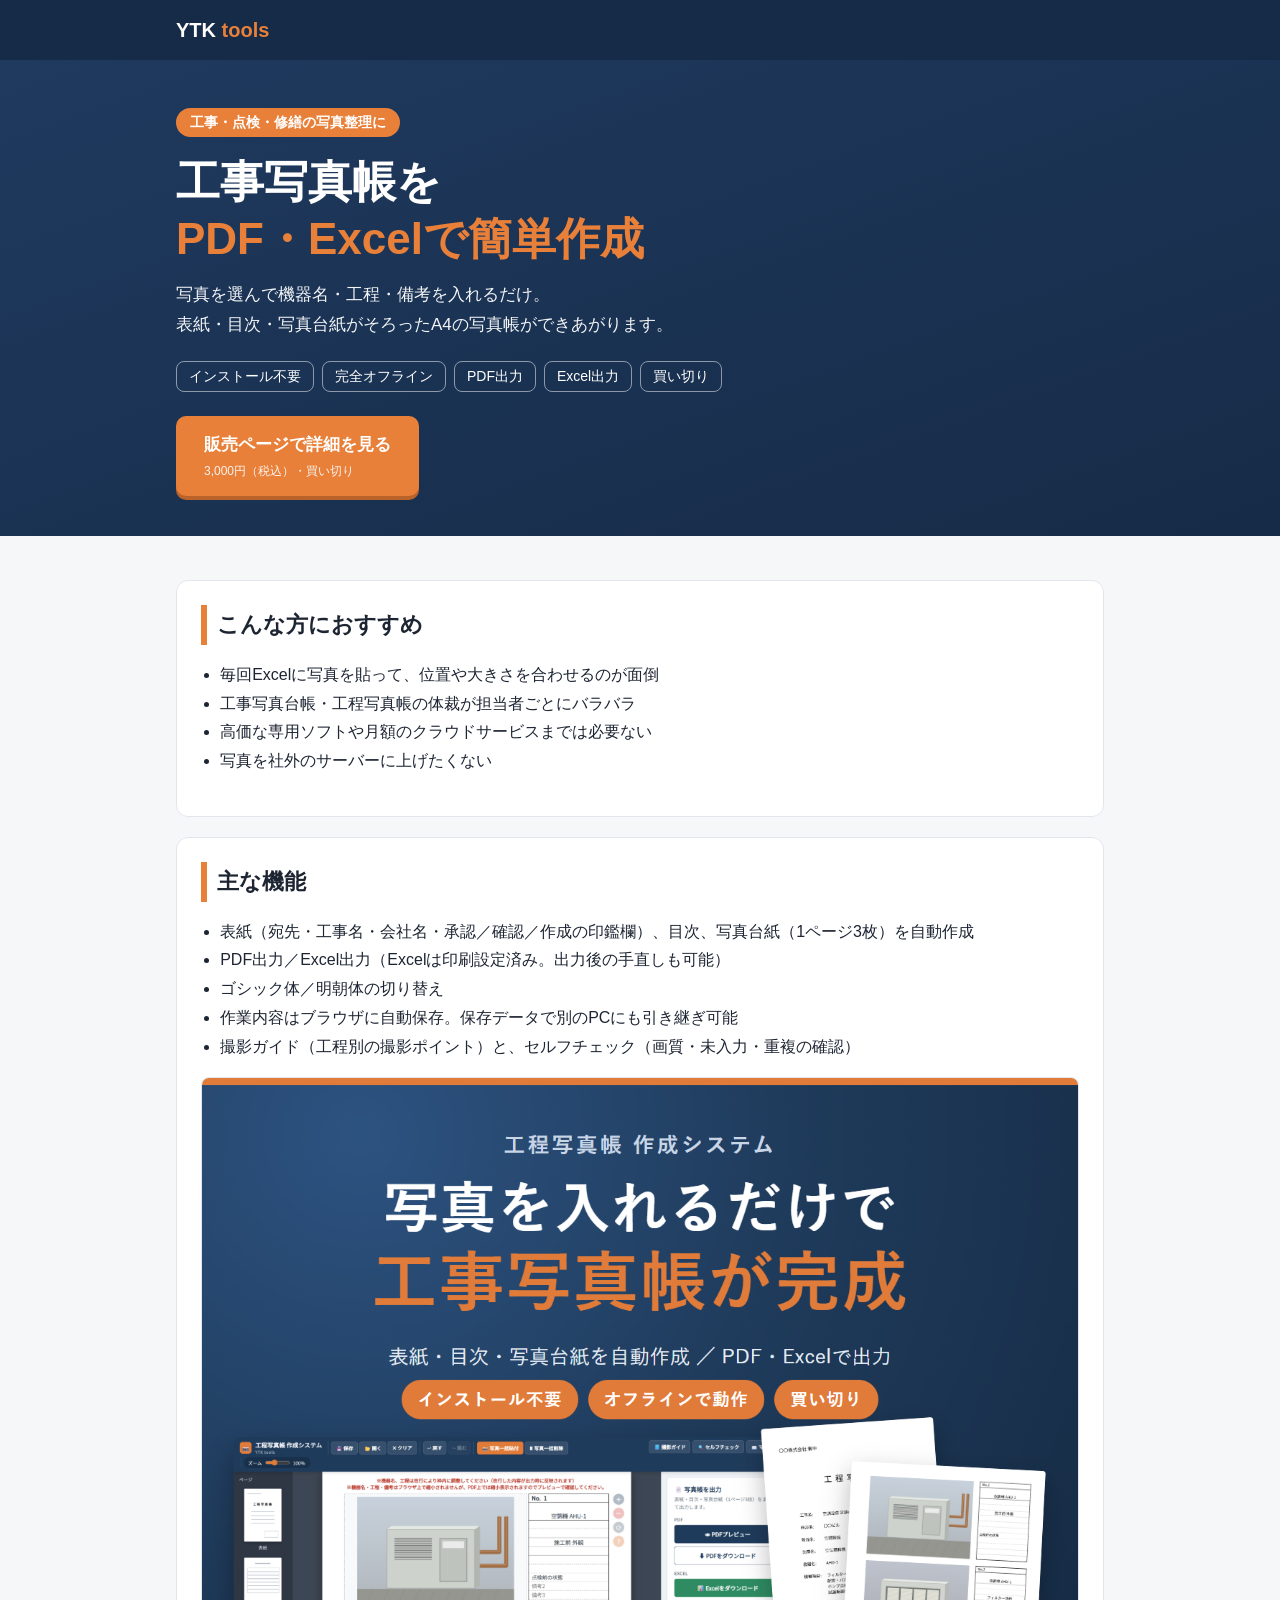
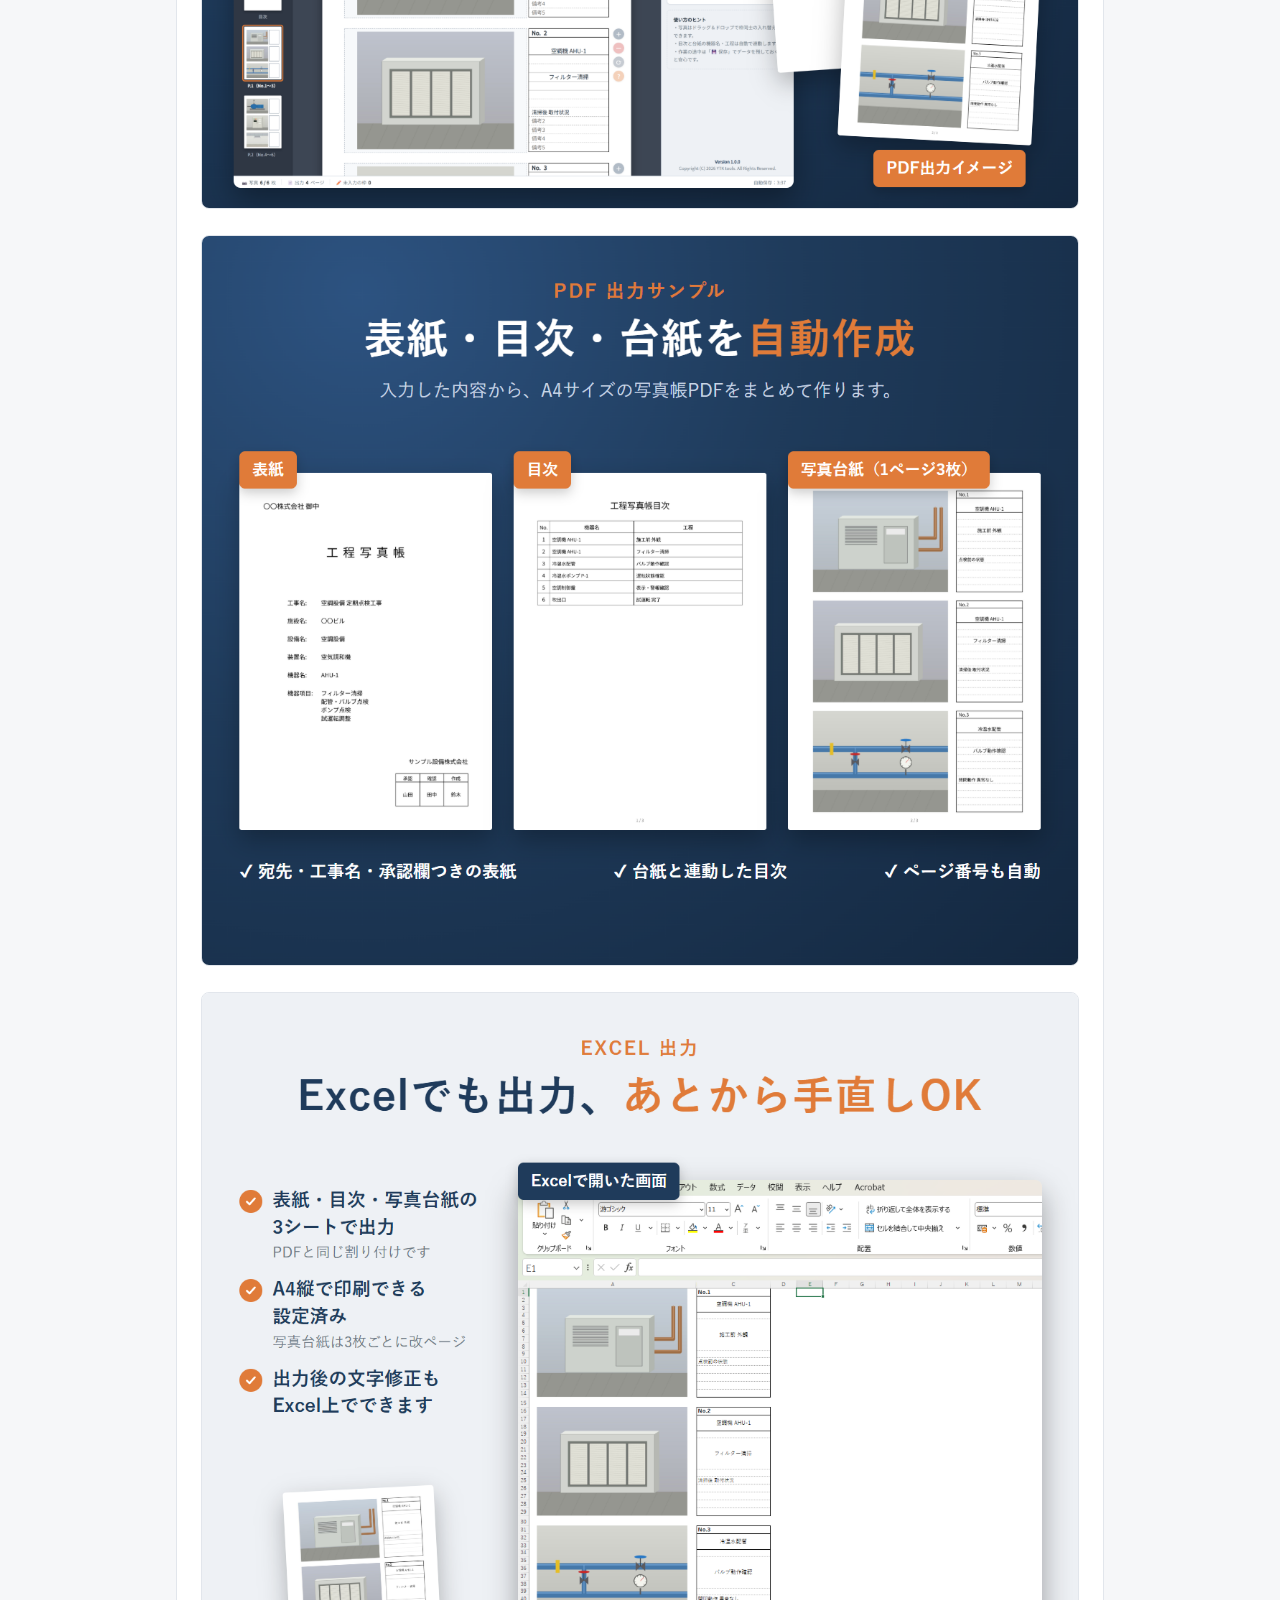
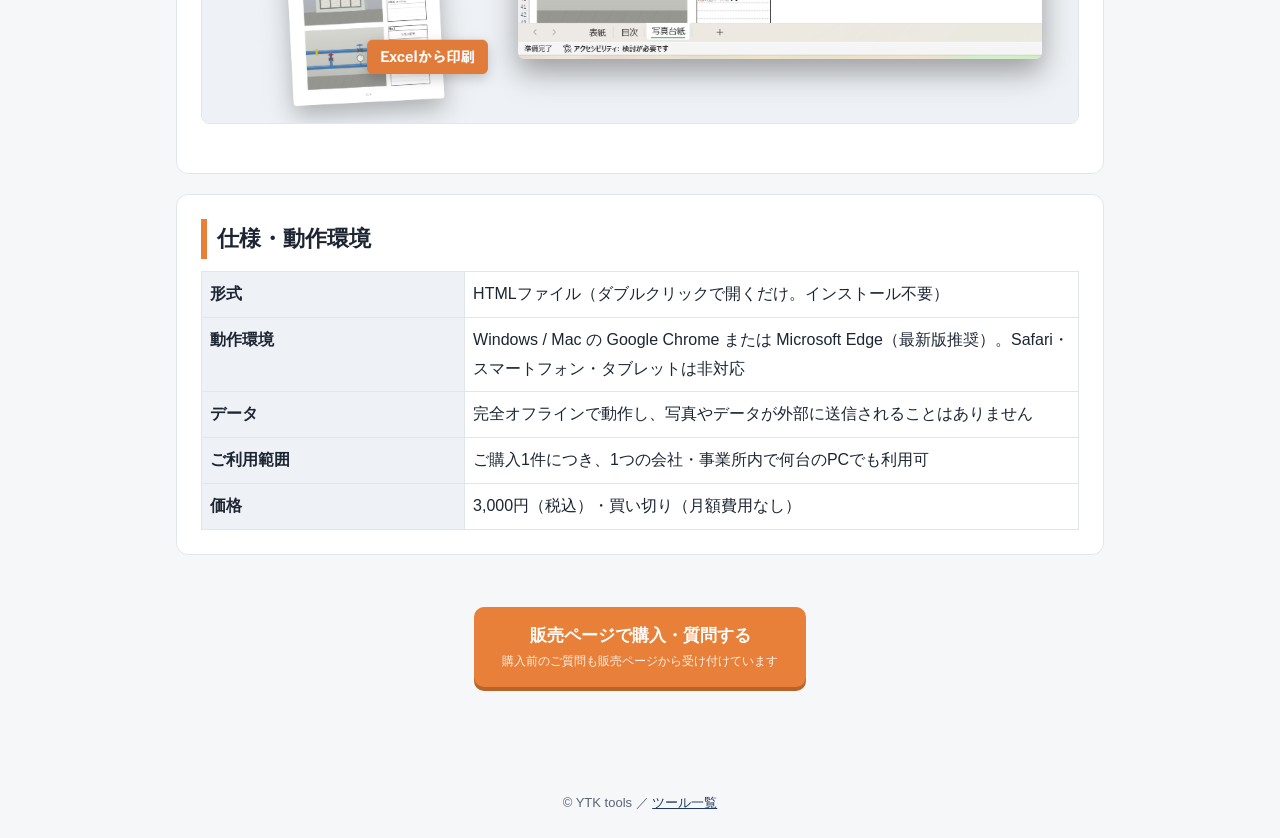
==== photo-book/index.html @ c3fc14d0 "Add YTK tools intro site Co-Authored-By: Claude Opus 5.5 (1M context) <noreply@anthropic.com>" ====
<!doctype html>
<html lang="ja">
<head>
<meta charset="utf-8">
<meta name="viewport" content="width=device-width,initial-scale=1">
<title>工事写真帳 作成ツール｜写真を選ぶだけでPDF・Excelの写真台帳を作成（インストール不要・オフライン）｜YTK tools</title>
<meta name="description" content="工事・点検・修繕の工事写真帳（工事写真台帳・工程写真帳）を、写真を選んで機器名・工程・備考を入れるだけで作成。表紙・目次・写真台紙（1ページ3枚）をA4のPDFとExcelで出力。インストール不要、完全オフライン、買い切り3,000円。">
<link rel="canonical" href="https://ytk-tools.github.io/photo-book/">
<meta property="og:title" content="工事写真帳 作成ツール（PDF・Excel出力）">
<meta property="og:description" content="写真を選んで入力するだけで、表紙・目次・写真台紙がそろった写真帳を作成。">
<meta property="og:image" content="https://ytk-tools.github.io/images/photo-1.png">
<meta property="og:type" content="product">
<link rel="stylesheet" href="../style.css">
<script type="application/ld+json">
{"@context":"https://schema.org","@type":"SoftwareApplication","name":"工程写真帳 作成システム","applicationCategory":"BusinessApplication","operatingSystem":"Windows / Mac（Google Chrome・Microsoft Edge）","offers":{"@type":"Offer","price":"3000","priceCurrency":"JPY","url":"https://coconala.com/services/4426489"},"author":{"@type":"Organization","name":"YTK tools"}}
</script>
</head>
<body>
<header class="site"><div class="in"><a href="../">YTK <span>tools</span></a></div></header>
<div class="hero"><div class="in">
<span class="tag">工事・点検・修繕の写真整理に</span>
<h1>工事写真帳を<br><em>PDF・Excelで簡単作成</em></h1>
<p>写真を選んで機器名・工程・備考を入れるだけ。<br>表紙・目次・写真台紙がそろったA4の写真帳ができあがります。</p>
<ul class="chips"><li>インストール不要</li><li>完全オフライン</li><li>PDF出力</li><li>Excel出力</li><li>買い切り</li></ul>
<a class="btn" href="https://coconala.com/services/4426489" rel="noopener">販売ページで詳細を見る<small>3,000円（税込）・買い切り</small></a>
</div></div>
<main>
<section>
<h2>こんな方におすすめ</h2>
<ul class="check">
<li>毎回Excelに写真を貼って、位置や大きさを合わせるのが面倒</li>
<li>工事写真台帳・工程写真帳の体裁が担当者ごとにバラバラ</li>
<li>高価な専用ソフトや月額のクラウドサービスまでは必要ない</li>
<li>写真を社外のサーバーに上げたくない</li>
</ul>
</section>
<section>
<h2>主な機能</h2>
<ul class="check">
<li>表紙（宛先・工事名・会社名・承認／確認／作成の印鑑欄）、目次、写真台紙（1ページ3枚）を自動作成</li>
<li>PDF出力／Excel出力（Excelは印刷設定済み。出力後の手直しも可能）</li>
<li>ゴシック体／明朝体の切り替え</li>
<li>作業内容はブラウザに自動保存。保存データで別のPCにも引き継ぎ可能</li>
<li>撮影ガイド（工程別の撮影ポイント）と、セルフチェック（画質・未入力・重複の確認）</li>
</ul>
<figure><img src="../images/photo-1.png" alt="工事写真帳 作成ツールの編集画面とPDF出力イメージ" loading="lazy"></figure>
<figure><img src="../images/photo-2.png" alt="PDF出力サンプル（表紙・目次・写真台紙）" loading="lazy"></figure>
<figure><img src="../images/photo-3.png" alt="Excel出力した写真台紙の画面" loading="lazy"></figure>
</section>
<section>
<h2>仕様・動作環境</h2>
<table>
<tr><th>形式</th><td>HTMLファイル（ダブルクリックで開くだけ。インストール不要）</td></tr>
<tr><th>動作環境</th><td>Windows / Mac の Google Chrome または Microsoft Edge（最新版推奨）。Safari・スマートフォン・タブレットは非対応</td></tr>
<tr><th>データ</th><td>完全オフラインで動作し、写真やデータが外部に送信されることはありません</td></tr>
<tr><th>ご利用範囲</th><td>ご購入1件につき、1つの会社・事業所内で何台のPCでも利用可</td></tr>
<tr><th>価格</th><td>3,000円（税込）・買い切り（月額費用なし）</td></tr>
</table>
</section>
<div class="cta">
<a class="btn" href="https://coconala.com/services/4426489" rel="noopener">販売ページで購入・質問する<small>購入前のご質問も販売ページから受け付けています</small></a>
</div>
</main>
<footer>&copy; YTK tools ／ <a href="../">ツール一覧</a></footer>
</body>
</html>
---- style.css ----
:root{--navy:#1f3a5f;--navy2:#162b47;--orange:#e8803a;--ink:#1d2533;--muted:#5b6575;--bg:#f6f7f9;--card:#fff;--line:#e2e6ec}
*{box-sizing:border-box}
body{margin:0;font-family:"Noto Sans JP","Hiragino Kaku Gothic ProN","Yu Gothic UI","Meiryo",sans-serif;color:var(--ink);background:var(--bg);line-height:1.8}
a{color:var(--navy)}
header.site{background:var(--navy2);color:#fff}
header.site .in{max-width:960px;margin:0 auto;padding:12px 16px;display:flex;align-items:center;gap:12px}
header.site a{color:#fff;text-decoration:none;font-weight:700;font-size:20px}
header.site a span{color:var(--orange)}
.hero{background:linear-gradient(160deg,var(--navy),var(--navy2));color:#fff}
.hero .in{max-width:960px;margin:0 auto;padding:48px 16px 40px}
.tag{display:inline-block;background:var(--orange);color:#fff;border-radius:999px;padding:2px 14px;font-weight:700;font-size:14px}
.hero h1{font-size:clamp(28px,5vw,44px);line-height:1.3;margin:16px 0 12px}
.hero h1 em{font-style:normal;color:var(--orange)}
.hero p{font-size:17px;margin:0 0 20px;opacity:.95}
.chips{display:flex;flex-wrap:wrap;gap:8px;margin:0 0 24px;padding:0;list-style:none}
.chips li{border:1px solid rgba(255,255,255,.5);border-radius:8px;padding:2px 12px;font-size:14px}
.btn{display:inline-block;background:var(--orange);color:#fff !important;text-decoration:none;font-weight:700;padding:14px 28px;border-radius:10px;font-size:17px;box-shadow:0 4px 0 #b9622a}
.btn:hover{filter:brightness(1.05)}
.btn small{display:block;font-weight:400;font-size:12px;opacity:.9}
main{max-width:960px;margin:0 auto;padding:24px 16px 48px}
section{background:var(--card);border:1px solid var(--line);border-radius:12px;padding:24px;margin:20px 0}
section h2{margin:0 0 12px;font-size:22px;border-left:6px solid var(--orange);padding-left:10px}
ul.check{padding-left:1.2em}
figure{margin:16px 0}
figure img{width:100%;height:auto;border-radius:8px;border:1px solid var(--line)}
figcaption{font-size:13px;color:var(--muted)}
.grid{display:grid;grid-template-columns:repeat(auto-fit,minmax(260px,1fr));gap:16px}
.card{background:var(--card);border:1px solid var(--line);border-radius:12px;padding:20px;display:flex;flex-direction:column}
.card h3{margin:0 0 8px;font-size:19px}
.card p{flex:1;margin:0 0 16px;color:var(--muted)}
.price{font-weight:700;font-size:18px}
table{border-collapse:collapse;width:100%}
th,td{border:1px solid var(--line);padding:8px;text-align:left;vertical-align:top}
th{background:#eef1f5;width:30%}
.cta{text-align:center;padding:32px 16px}
.note{font-size:13px;color:var(--muted)}
footer{text-align:center;color:var(--muted);font-size:13px;padding:24px 16px}
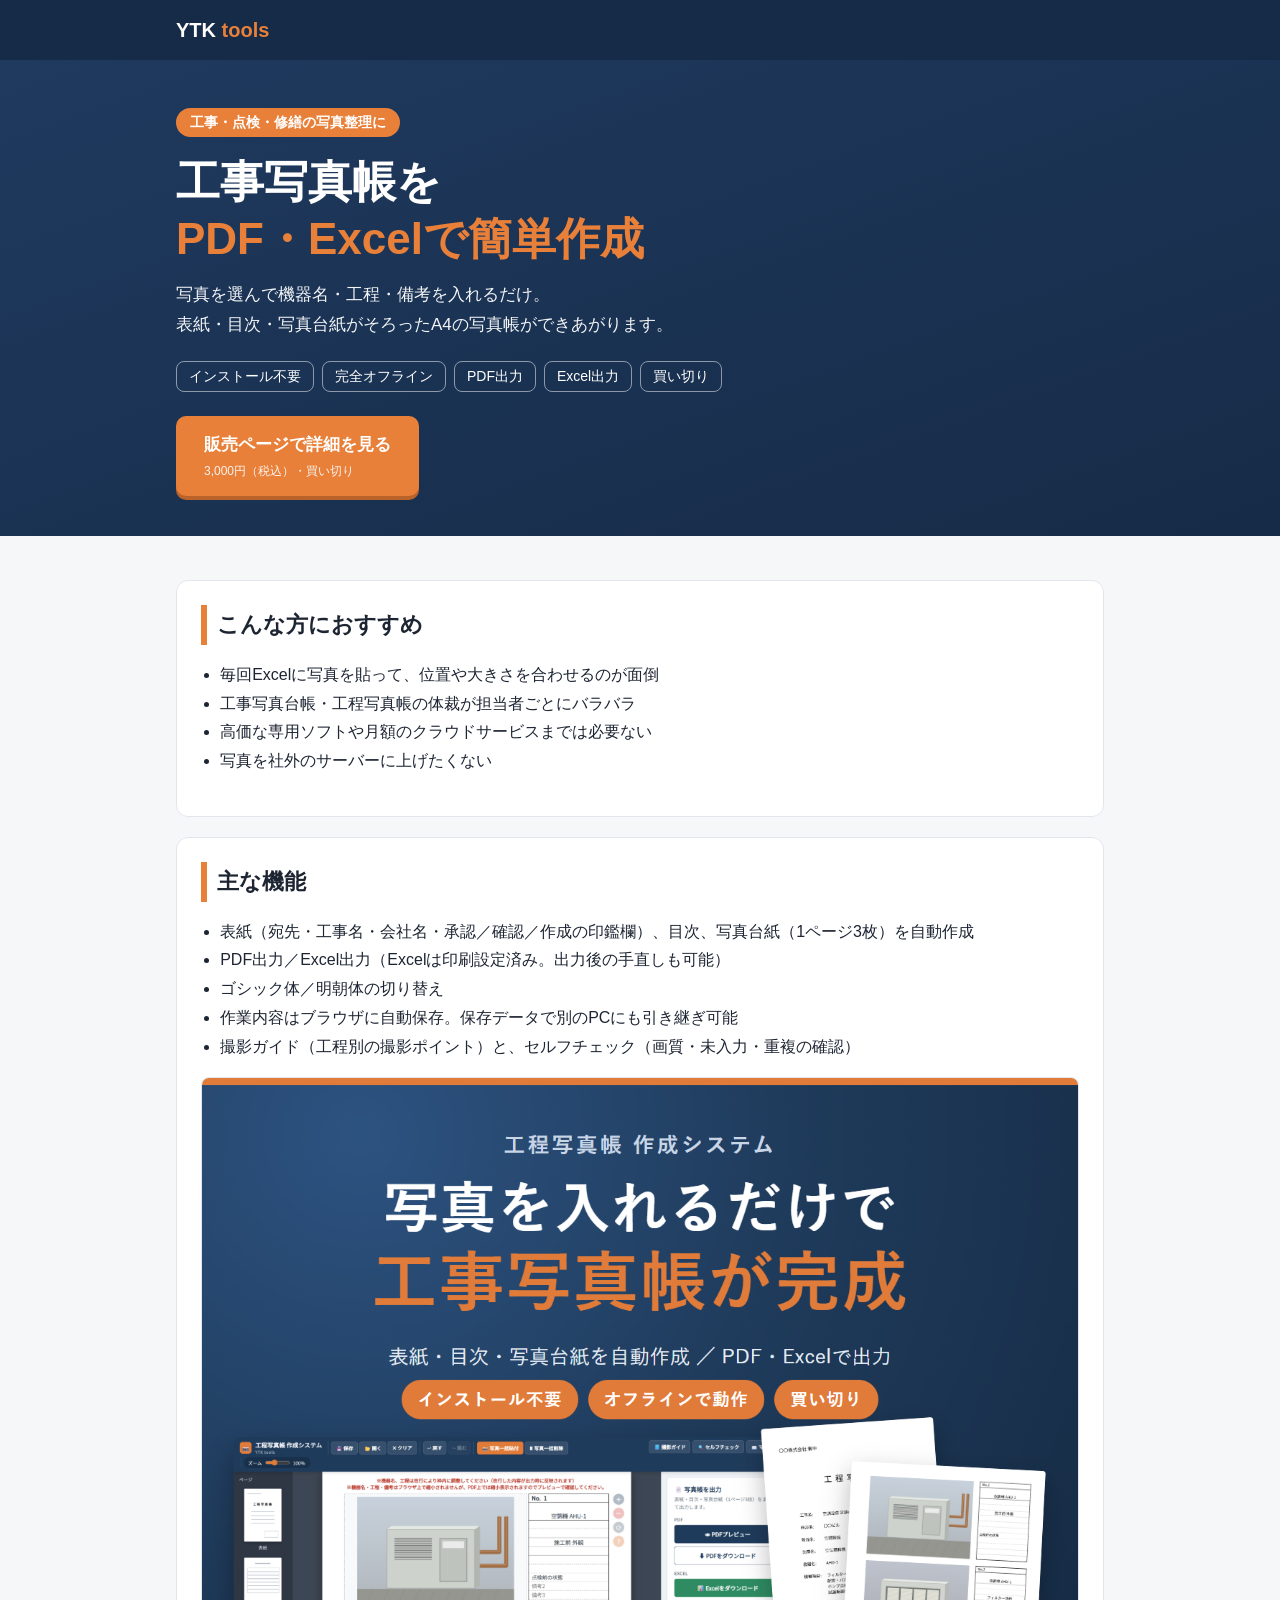
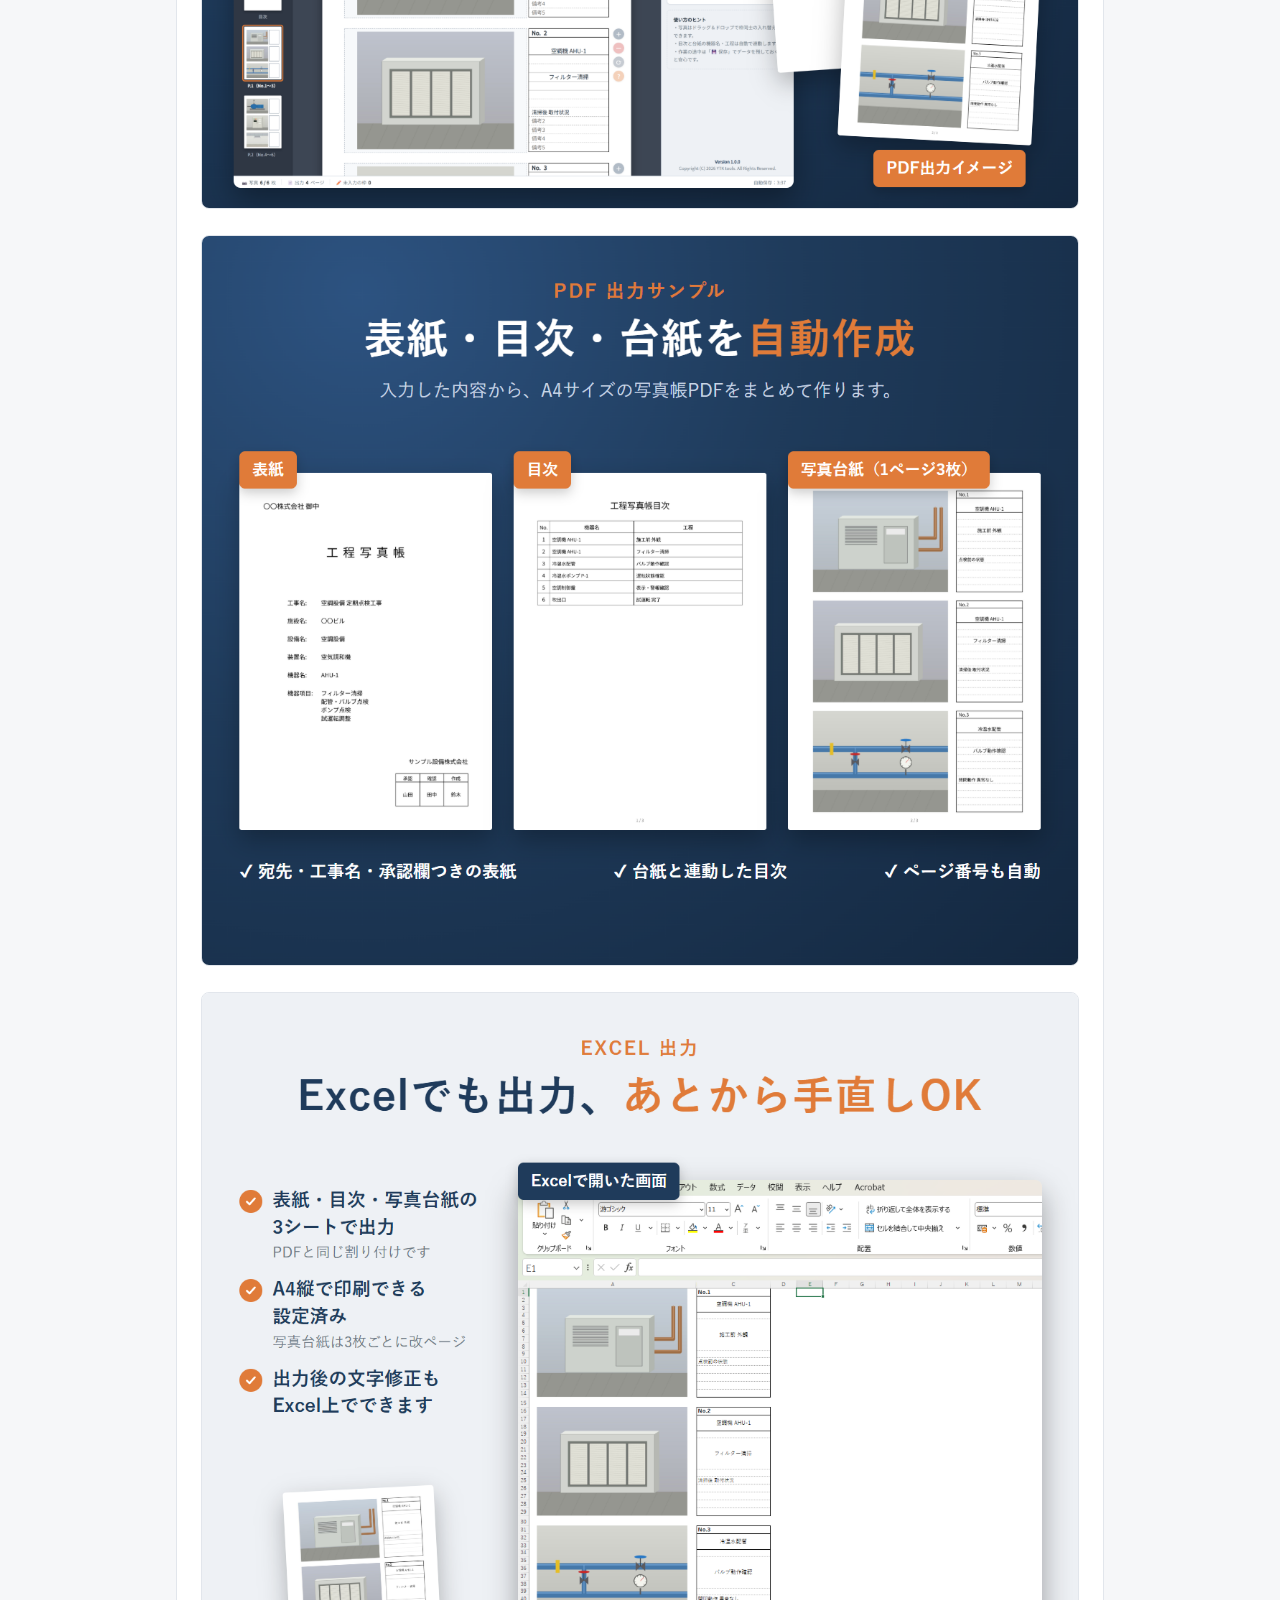
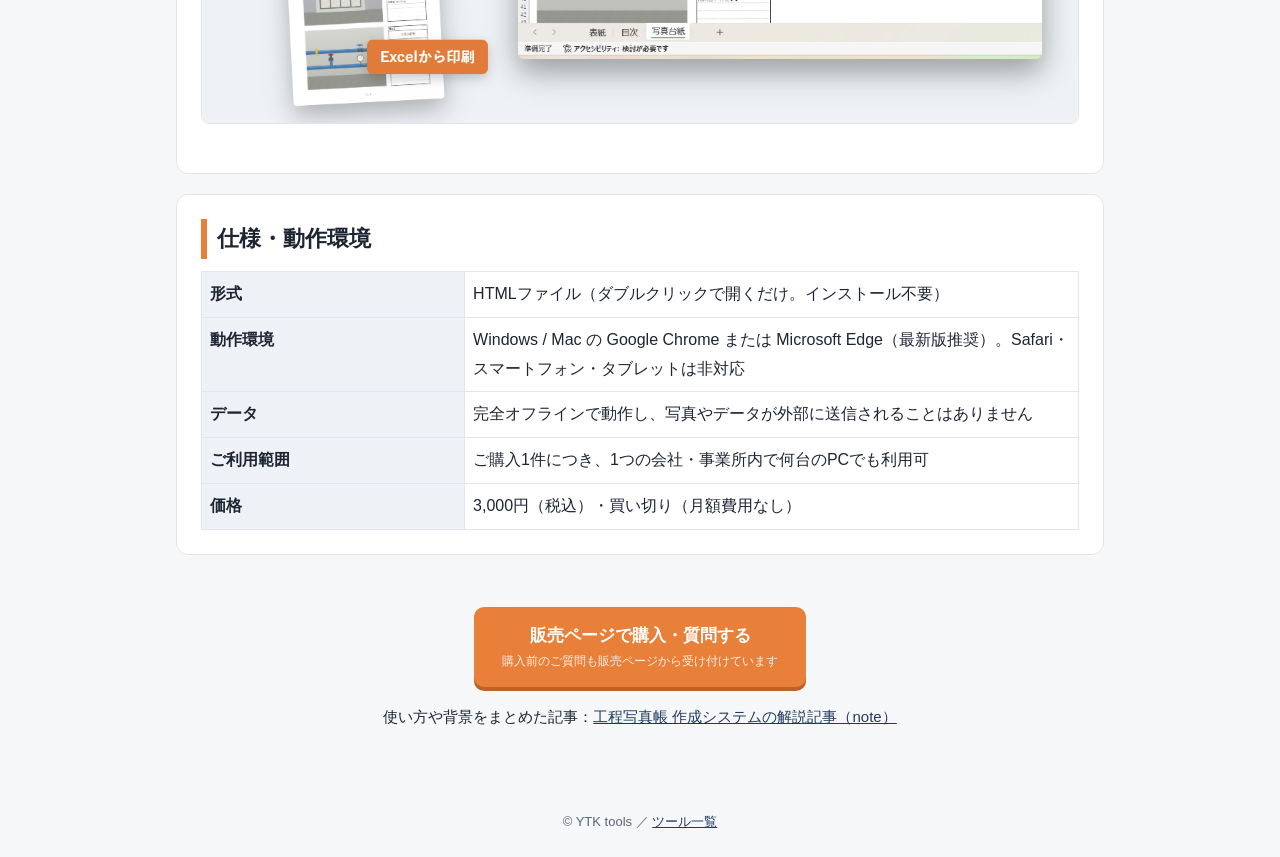
==== commit 72fda45f: "Link each tool page to its note article; add note article list to top page Also unify 溶接管理技術者 spelli" ====
--- a/photo-book/index.html
+++ b/photo-book/index.html
@@ -60,6 +60,7 @@
 <div class="cta">
 <a class="btn" href="https://coconala.com/services/4426489" rel="noopener">販売ページで購入・質問する<small>購入前のご質問も販売ページから受け付けています</small></a>
 </div>
+<p class="more">使い方や背景をまとめた記事：<a href="https://note.com/ytk_tools/n/n7918e043acca" rel="noopener">工程写真帳 作成システムの解説記事（note）</a></p>
 </main>
 <footer>&copy; YTK tools ／ <a href="../">ツール一覧</a></footer>
 </body>
--- a/style.css
+++ b/style.css
@@ -35,3 +35,4 @@
 .cta{text-align:center;padding:32px 16px}
 .note{font-size:13px;color:var(--muted)}
 footer{text-align:center;color:var(--muted);font-size:13px;padding:24px 16px}
+.more{text-align:center;margin:-16px 0 8px;font-size:15px}
